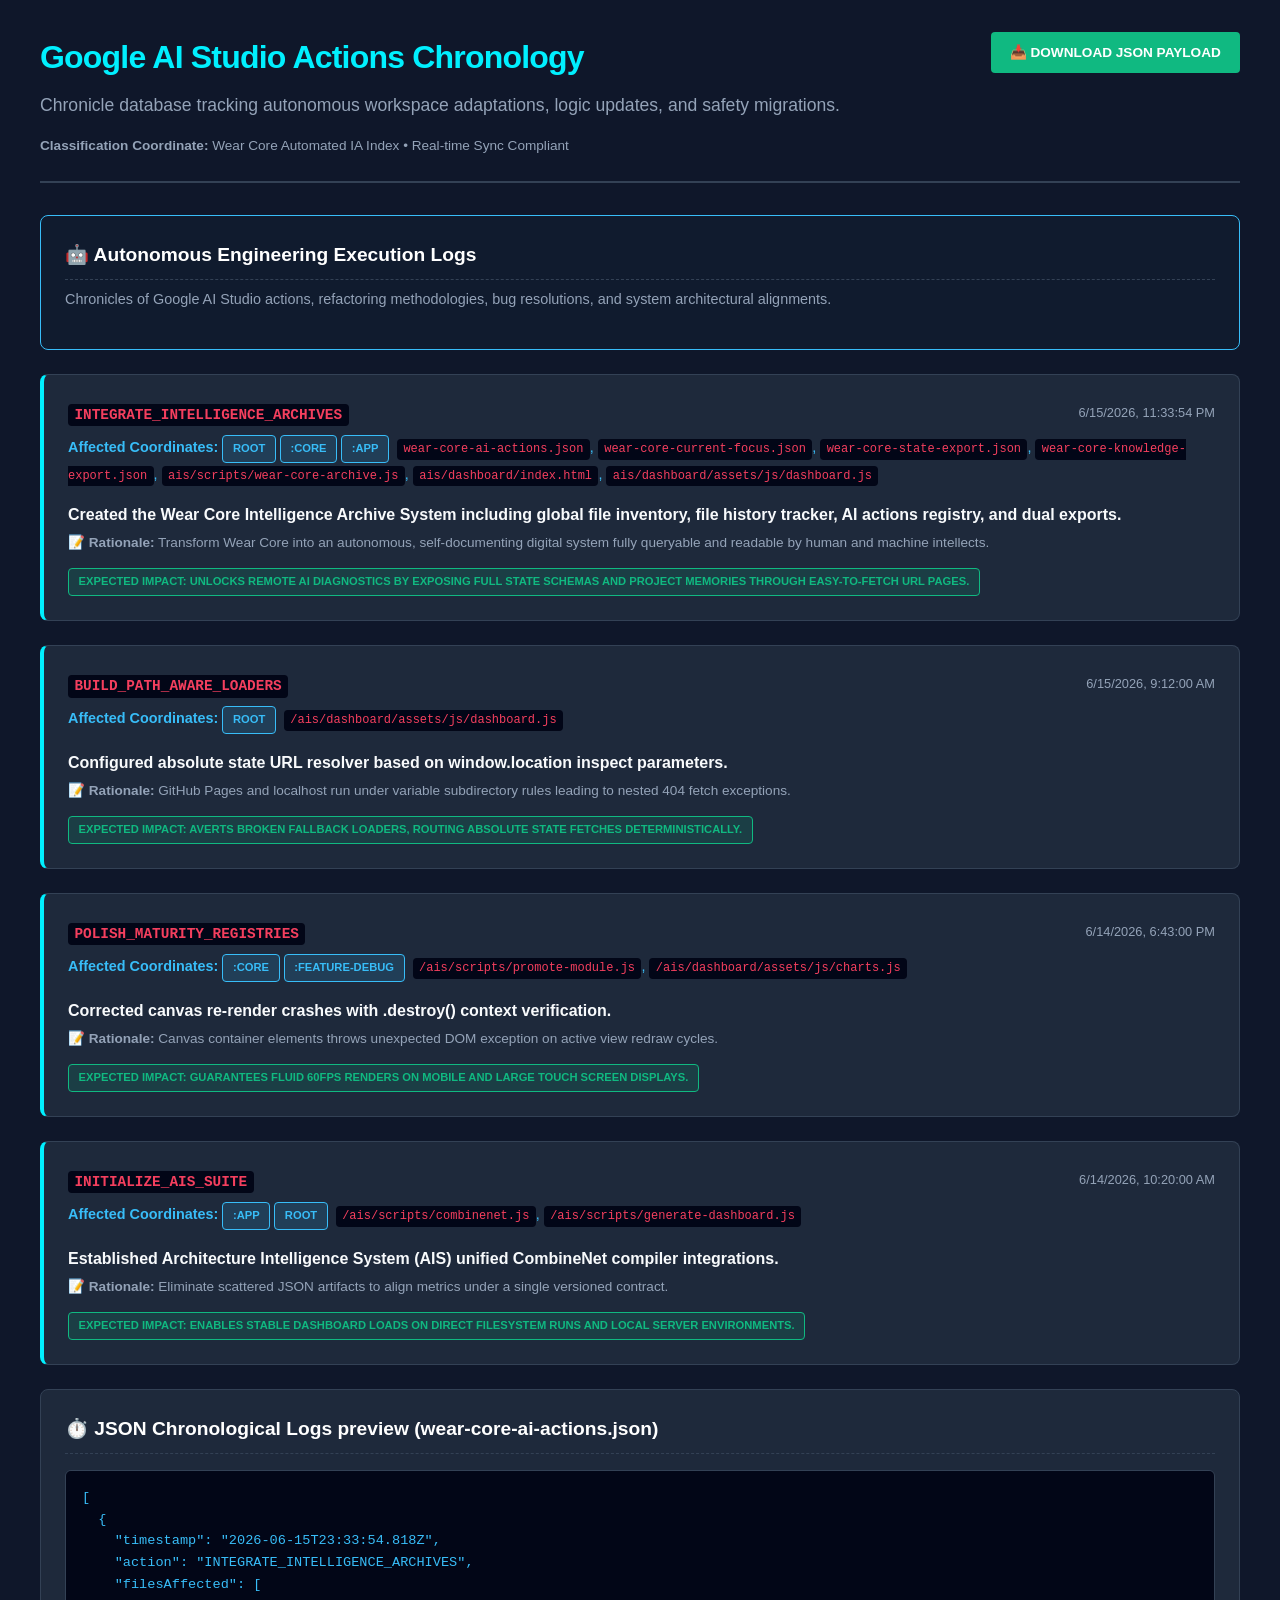
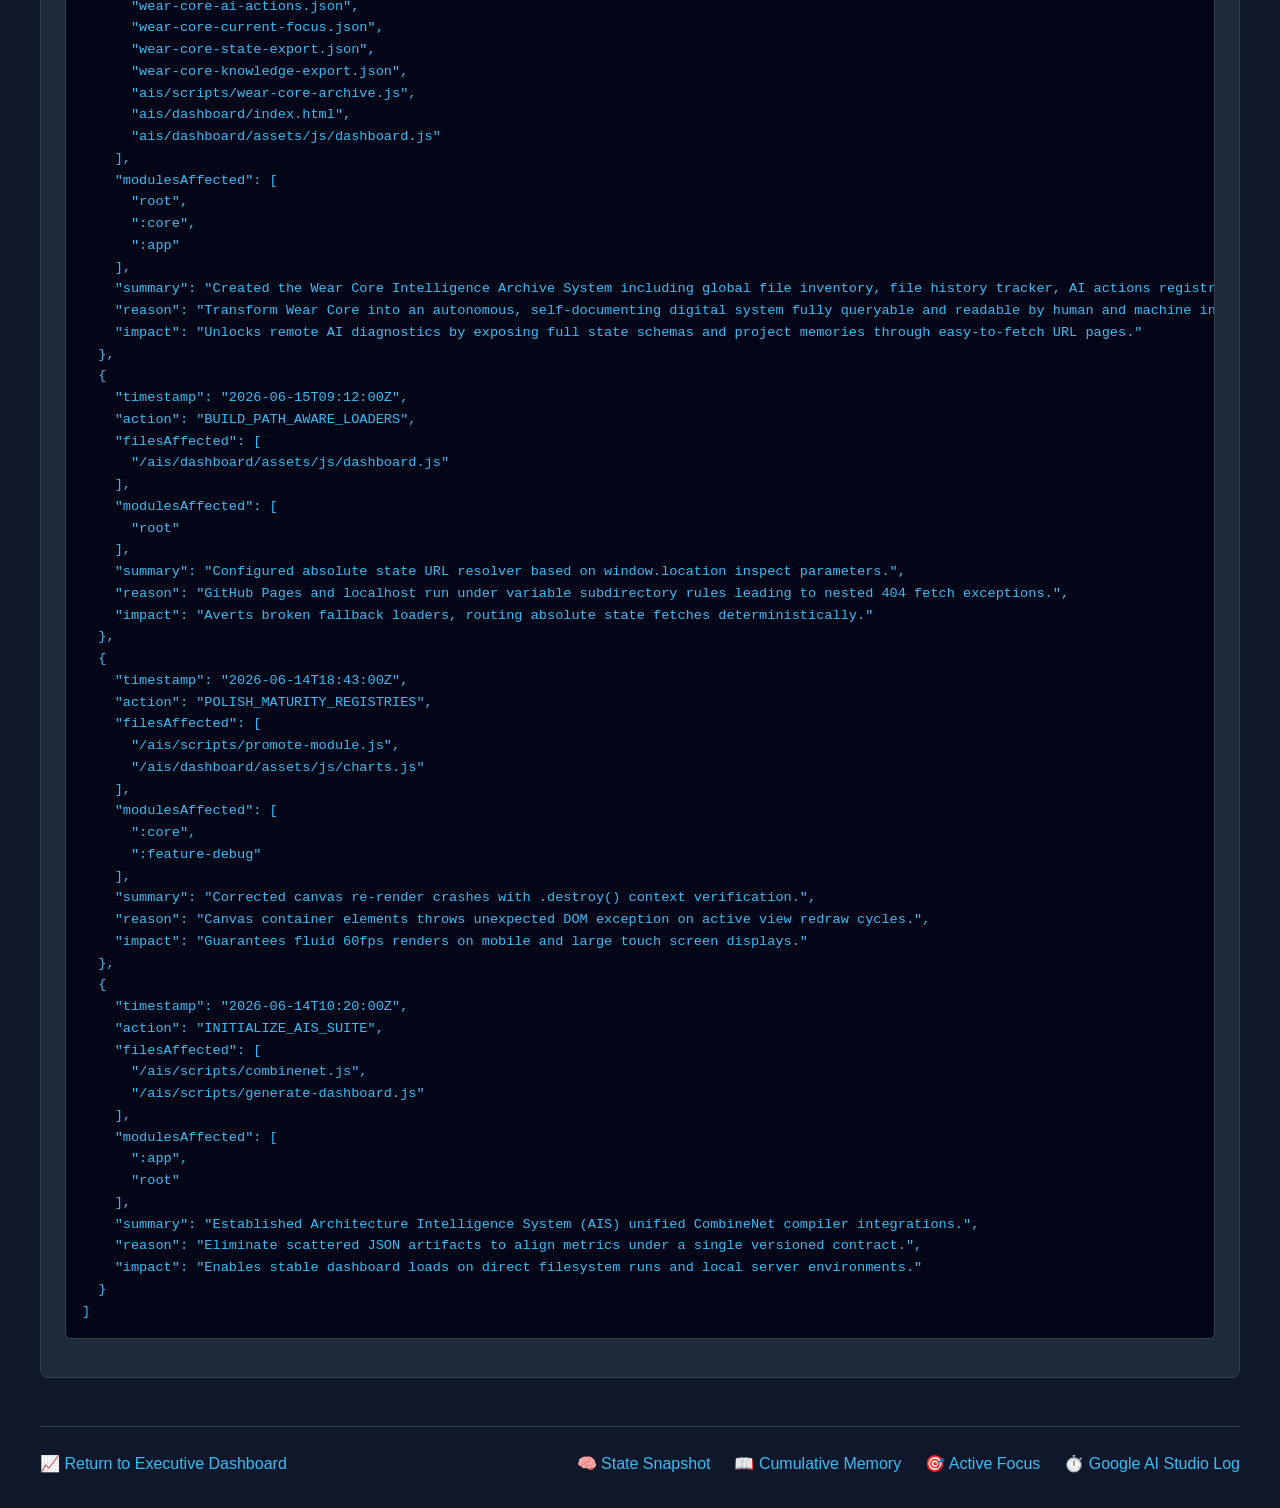
==== project-actions/index.html @ f0034a11 "manual(ais): force export of ais intelligence and structure [audit:verified]" ====
<!DOCTYPE html>
<html lang="en">
<head>
    <meta charset="UTF-8">
    <meta name="viewport" content="width=device-width, initial-scale=1.0">
    <title>Google AI Studio Actions Chronology | Wear Core AI Intelligence Layer</title>
    <style>
        :root {
            --bg-dark: #0f172a;
            --bg-card: #1e293b;
            --border-color: #334155;
            --text-main: #f8fafc;
            --text-mute: #94a3b8;
            --primary: #38bdf8;
            --success: #10b981;
            --warning: #f59e0b;
            --danger: #ef4444;
            --neon-blue: #00f0ff;
        }
        body {
            background-color: var(--bg-dark);
            color: var(--text-main);
            font-family: -apple-system, BlinkMacSystemFont, "Segoe UI", Roboto, sans-serif;
            margin: 0;
            padding: 2rem;
            line-height: 1.6;
        }
        header {
            border-bottom: 2px solid var(--border-color);
            padding-bottom: 1.5rem;
            margin-bottom: 2rem;
        }
        h1 {
            color: var(--neon-blue);
            margin: 0;
            font-size: 2rem;
            letter-spacing: -0.025em;
        }
        p.subtitle {
            font-size: 1.1rem;
            color: var(--text-mute);
            margin: 0.5rem 0 0 0;
        }
        .container {
            max-width: 1200px;
            margin: 0 auto;
        }
        .card {
            background: var(--bg-card);
            border: 1px solid var(--border-color);
            border-radius: 8px;
            padding: 1.5rem;
            margin-bottom: 1.5rem;
        }
        .card-header {
            font-weight: 700;
            font-size: 1.2rem;
            margin-bottom: 1rem;
            color: #fff;
            display: flex;
            align-items: center;
            gap: 0.5rem;
            border-bottom: 1px dashed var(--border-color);
            padding-bottom: 0.5rem;
        }
        .badge {
            display: inline-block;
            padding: 0.25rem 0.6rem;
            font-size: 0.75rem;
            font-weight: 700;
            border-radius: 4px;
            text-transform: uppercase;
        }
        .badge-primary { background: rgba(56, 189, 248, 0.15); color: var(--primary); border: 1px solid var(--primary); }
        .badge-success { background: rgba(16, 185, 129, 0.15); color: var(--success); border: 1px solid var(--success); }
        .badge-danger { background: rgba(239, 68, 68, 0.15); color: var(--danger); border: 1px solid var(--danger); }
        .badge-warning { background: rgba(245, 158, 11, 0.15); color: var(--warning); border: 1px solid var(--warning); }
        
        table {
            width: 100%;
            border-collapse: collapse;
            margin-top: 0.5rem;
        }
        th, td {
            text-align: left;
            padding: 0.75rem 1rem;
            border-bottom: 1px solid var(--border-color);
        }
        th {
            background-color: rgba(15, 23, 42, 0.6);
            color: #fff;
            font-weight: 600;
        }
        tr:hover {
            background-color: rgba(255, 255, 255, 0.02);
        }
        code {
            font-family: monospace;
            background: #020617;
            padding: 0.2rem 0.4rem;
            border-radius: 4px;
            color: #f43f5e;
            font-size: 0.9rem;
        }
        pre {
            background: #020617;
            border: 1px solid var(--border-color);
            padding: 1rem;
            border-radius: 6px;
            overflow-x: auto;
            color: #38bdf8;
            font-family: monospace;
            font-size: 0.85rem;
        }
        .footer-nav {
            margin-top: 3rem;
            border-top: 1px solid var(--border-color);
            padding-top: 1.5rem;
            display: flex;
            justify-content: space-between;
            align-items: center;
            flex-wrap: wrap;
            gap: 1rem;
        }
        a {
            color: var(--primary);
            text-decoration: none;
            font-weight: 500;
        }
        a:hover {
            text-decoration: underline;
        }
        .btn-download {
            background: var(--success);
            color: #fff;
            font-weight: 700;
            padding: 0.6rem 1.2rem;
            border-radius: 4px;
            text-transform: uppercase;
            font-size: 0.85rem;
            border: none;
            cursor: pointer;
            display: inline-flex;
            align-items: center;
            gap: 0.5rem;
        }
        .btn-download:hover {
            opacity: 0.9;
        }
    </style>
</head>
<body>
    <div class="container">
        <header>
            <div style="display: flex; justify-content: space-between; align-items: flex-start; flex-wrap: wrap; gap: 1rem;">
                <div>
                     <h1>Google AI Studio Actions Chronology</h1>
                     <p class="subtitle">Chronicle database tracking autonomous workspace adaptations, logic updates, and safety migrations.</p>
                </div>
                <a href="../exports/wear-core-ai-actions.json" class="btn-download" target="_blank">
                    📥 Download JSON Payload
                </a>
            </div>
            <div style="margin-top:1rem; font-size:0.85rem; color:var(--text-mute);">
                <strong>Classification Coordinate:</strong> Wear Core Automated IA Index • Real-time Sync Compliant
            </div>
        </header>

        <main>
            
    <div class="card" style="background:rgba(56, 189, 248, 0.02); border-color:var(--primary);">
        <div class="card-header">🤖 Autonomous Engineering Execution Logs</div>
        <p style="color:var(--text-mute); font-size:0.9rem; margin-top:-0.5rem;">
            Chronicles of Google AI Studio actions, refactoring methodologies, bug resolutions, and system architectural alignments.
        </p>
    </div>

    <div>
        
    <div class="card" style="border-left: 4px solid var(--neon-blue);">
        <div style="display:flex; justify-content:space-between; align-items:center; margin-bottom:0.5rem; flex-wrap:wrap; gap:0.5rem;">
            <strong style="font-size:1.1rem; color:#fff;"><code>INTEGRATE_INTELLIGENCE_ARCHIVES</code></strong>
            <span style="font-size:0.8rem; color:var(--text-mute);">6/15/2026, 11:33:54 PM</span>
        </div>
        <p style="color:var(--primary); font-size:0.9rem; margin:0 0 0.5rem 0;">
            <strong>Affected Coordinates:</strong> 
            <span class="badge badge-primary" style="font-size:0.7rem; margin-right:0.25rem;">root</span><span class="badge badge-primary" style="font-size:0.7rem; margin-right:0.25rem;">:core</span><span class="badge badge-primary" style="font-size:0.7rem; margin-right:0.25rem;">:app</span>
            <code style="font-size:0.75rem;">wear-core-ai-actions.json</code>, <code style="font-size:0.75rem;">wear-core-current-focus.json</code>, <code style="font-size:0.75rem;">wear-core-state-export.json</code>, <code style="font-size:0.75rem;">wear-core-knowledge-export.json</code>, <code style="font-size:0.75rem;">ais/scripts/wear-core-archive.js</code>, <code style="font-size:0.75rem;">ais/dashboard/index.html</code>, <code style="font-size:0.75rem;">ais/dashboard/assets/js/dashboard.js</code>
        </p>
        <p style="font-weight:600; color:var(--text-main); margin-bottom:0.25rem;">Created the Wear Core Intelligence Archive System including global file inventory, file history tracker, AI actions registry, and dual exports.</p>
        <p style="color:var(--text-mute); font-size:0.85rem; margin-top:0.25rem;">📝 <strong>Rationale:</strong> Transform Wear Core into an autonomous, self-documenting digital system fully queryable and readable by human and machine intellects.</p>
        <span class="badge badge-success" style="font-size:0.7rem;">Expected Impact: Unlocks remote AI diagnostics by exposing full state schemas and project memories through easy-to-fetch URL pages.</span>
    </div>
  
    <div class="card" style="border-left: 4px solid var(--neon-blue);">
        <div style="display:flex; justify-content:space-between; align-items:center; margin-bottom:0.5rem; flex-wrap:wrap; gap:0.5rem;">
            <strong style="font-size:1.1rem; color:#fff;"><code>BUILD_PATH_AWARE_LOADERS</code></strong>
            <span style="font-size:0.8rem; color:var(--text-mute);">6/15/2026, 9:12:00 AM</span>
        </div>
        <p style="color:var(--primary); font-size:0.9rem; margin:0 0 0.5rem 0;">
            <strong>Affected Coordinates:</strong> 
            <span class="badge badge-primary" style="font-size:0.7rem; margin-right:0.25rem;">root</span>
            <code style="font-size:0.75rem;">/ais/dashboard/assets/js/dashboard.js</code>
        </p>
        <p style="font-weight:600; color:var(--text-main); margin-bottom:0.25rem;">Configured absolute state URL resolver based on window.location inspect parameters.</p>
        <p style="color:var(--text-mute); font-size:0.85rem; margin-top:0.25rem;">📝 <strong>Rationale:</strong> GitHub Pages and localhost run under variable subdirectory rules leading to nested 404 fetch exceptions.</p>
        <span class="badge badge-success" style="font-size:0.7rem;">Expected Impact: Averts broken fallback loaders, routing absolute state fetches deterministically.</span>
    </div>
  
    <div class="card" style="border-left: 4px solid var(--neon-blue);">
        <div style="display:flex; justify-content:space-between; align-items:center; margin-bottom:0.5rem; flex-wrap:wrap; gap:0.5rem;">
            <strong style="font-size:1.1rem; color:#fff;"><code>POLISH_MATURITY_REGISTRIES</code></strong>
            <span style="font-size:0.8rem; color:var(--text-mute);">6/14/2026, 6:43:00 PM</span>
        </div>
        <p style="color:var(--primary); font-size:0.9rem; margin:0 0 0.5rem 0;">
            <strong>Affected Coordinates:</strong> 
            <span class="badge badge-primary" style="font-size:0.7rem; margin-right:0.25rem;">:core</span><span class="badge badge-primary" style="font-size:0.7rem; margin-right:0.25rem;">:feature-debug</span>
            <code style="font-size:0.75rem;">/ais/scripts/promote-module.js</code>, <code style="font-size:0.75rem;">/ais/dashboard/assets/js/charts.js</code>
        </p>
        <p style="font-weight:600; color:var(--text-main); margin-bottom:0.25rem;">Corrected canvas re-render crashes with .destroy() context verification.</p>
        <p style="color:var(--text-mute); font-size:0.85rem; margin-top:0.25rem;">📝 <strong>Rationale:</strong> Canvas container elements throws unexpected DOM exception on active view redraw cycles.</p>
        <span class="badge badge-success" style="font-size:0.7rem;">Expected Impact: Guarantees fluid 60fps renders on mobile and large touch screen displays.</span>
    </div>
  
    <div class="card" style="border-left: 4px solid var(--neon-blue);">
        <div style="display:flex; justify-content:space-between; align-items:center; margin-bottom:0.5rem; flex-wrap:wrap; gap:0.5rem;">
            <strong style="font-size:1.1rem; color:#fff;"><code>INITIALIZE_AIS_SUITE</code></strong>
            <span style="font-size:0.8rem; color:var(--text-mute);">6/14/2026, 10:20:00 AM</span>
        </div>
        <p style="color:var(--primary); font-size:0.9rem; margin:0 0 0.5rem 0;">
            <strong>Affected Coordinates:</strong> 
            <span class="badge badge-primary" style="font-size:0.7rem; margin-right:0.25rem;">:app</span><span class="badge badge-primary" style="font-size:0.7rem; margin-right:0.25rem;">root</span>
            <code style="font-size:0.75rem;">/ais/scripts/combinenet.js</code>, <code style="font-size:0.75rem;">/ais/scripts/generate-dashboard.js</code>
        </p>
        <p style="font-weight:600; color:var(--text-main); margin-bottom:0.25rem;">Established Architecture Intelligence System (AIS) unified CombineNet compiler integrations.</p>
        <p style="color:var(--text-mute); font-size:0.85rem; margin-top:0.25rem;">📝 <strong>Rationale:</strong> Eliminate scattered JSON artifacts to align metrics under a single versioned contract.</p>
        <span class="badge badge-success" style="font-size:0.7rem;">Expected Impact: Enables stable dashboard loads on direct filesystem runs and local server environments.</span>
    </div>
  
    </div>

    <div class="card">
        <div class="card-header">⏱️ JSON Chronological Logs preview (wear-core-ai-actions.json)</div>
        <pre>[
  {
    "timestamp": "2026-06-15T23:33:54.818Z",
    "action": "INTEGRATE_INTELLIGENCE_ARCHIVES",
    "filesAffected": [
      "wear-core-ai-actions.json",
      "wear-core-current-focus.json",
      "wear-core-state-export.json",
      "wear-core-knowledge-export.json",
      "ais/scripts/wear-core-archive.js",
      "ais/dashboard/index.html",
      "ais/dashboard/assets/js/dashboard.js"
    ],
    "modulesAffected": [
      "root",
      ":core",
      ":app"
    ],
    "summary": "Created the Wear Core Intelligence Archive System including global file inventory, file history tracker, AI actions registry, and dual exports.",
    "reason": "Transform Wear Core into an autonomous, self-documenting digital system fully queryable and readable by human and machine intellects.",
    "impact": "Unlocks remote AI diagnostics by exposing full state schemas and project memories through easy-to-fetch URL pages."
  },
  {
    "timestamp": "2026-06-15T09:12:00Z",
    "action": "BUILD_PATH_AWARE_LOADERS",
    "filesAffected": [
      "/ais/dashboard/assets/js/dashboard.js"
    ],
    "modulesAffected": [
      "root"
    ],
    "summary": "Configured absolute state URL resolver based on window.location inspect parameters.",
    "reason": "GitHub Pages and localhost run under variable subdirectory rules leading to nested 404 fetch exceptions.",
    "impact": "Averts broken fallback loaders, routing absolute state fetches deterministically."
  },
  {
    "timestamp": "2026-06-14T18:43:00Z",
    "action": "POLISH_MATURITY_REGISTRIES",
    "filesAffected": [
      "/ais/scripts/promote-module.js",
      "/ais/dashboard/assets/js/charts.js"
    ],
    "modulesAffected": [
      ":core",
      ":feature-debug"
    ],
    "summary": "Corrected canvas re-render crashes with .destroy() context verification.",
    "reason": "Canvas container elements throws unexpected DOM exception on active view redraw cycles.",
    "impact": "Guarantees fluid 60fps renders on mobile and large touch screen displays."
  },
  {
    "timestamp": "2026-06-14T10:20:00Z",
    "action": "INITIALIZE_AIS_SUITE",
    "filesAffected": [
      "/ais/scripts/combinenet.js",
      "/ais/scripts/generate-dashboard.js"
    ],
    "modulesAffected": [
      ":app",
      "root"
    ],
    "summary": "Established Architecture Intelligence System (AIS) unified CombineNet compiler integrations.",
    "reason": "Eliminate scattered JSON artifacts to align metrics under a single versioned contract.",
    "impact": "Enables stable dashboard loads on direct filesystem runs and local server environments."
  }
]</pre>
    </div>
  
        </main>

        <footer class="footer-nav">
             <div>
                <a href="../dashboard/index.html" id="back-to-dashboard">📈 Return to Executive Dashboard</a>
                <script>
                   // In local dev, dashboard might be under /ais/dashboard/
                   // This ensures the back link works in both local and flattened production
                   document.addEventListener('DOMContentLoaded', () => {
                     const link = document.getElementById('back-to-dashboard');
                     fetch(link.href, { method: 'HEAD' }).then(r => {
                       if (!r.ok) link.href = link.href.replace('../dashboard/', '../ais/dashboard/');
                     }).catch(() => {
                       // Fallback for CORS or older browsers
                       if (window.location.hostname === 'localhost' || window.location.hostname.includes('run.app')) {
                          link.href = link.href.replace('../dashboard/', '../ais/dashboard/');
                       }
                     });
                   });
                </script>
             </div>
             <div style="display:flex; gap:1.5rem;">
                <a href="../project-state/index.html">🧠 State Snapshot</a>
                <a href="../project-knowledge/index.html">📖 Cumulative Memory</a>
                <a href="../project-focus/index.html">🎯 Active Focus</a>
                <a href="../project-actions/index.html">⏱️ Google AI Studio Log</a>
             </div>
        </footer>
    </div>
</body>
</html>
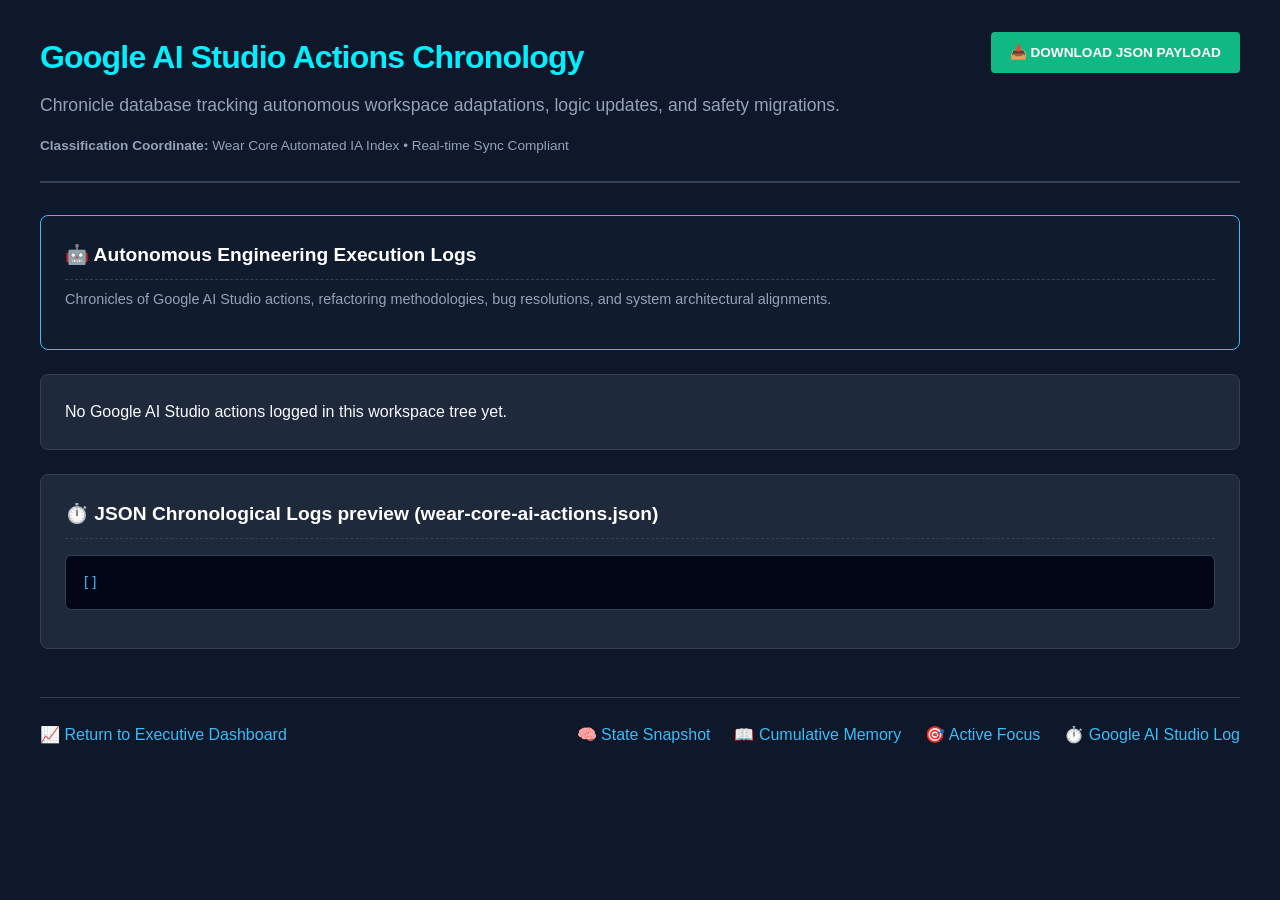
==== commit 1389bf0d: "manual(ais): force export of ais intelligence and structure [audit:verified]" ====
--- a/project-actions/index.html
+++ b/project-actions/index.html
@@ -176,137 +176,12 @@
     </div>
 
     <div>
-        
-    <div class="card" style="border-left: 4px solid var(--neon-blue);">
-        <div style="display:flex; justify-content:space-between; align-items:center; margin-bottom:0.5rem; flex-wrap:wrap; gap:0.5rem;">
-            <strong style="font-size:1.1rem; color:#fff;"><code>INTEGRATE_INTELLIGENCE_ARCHIVES</code></strong>
-            <span style="font-size:0.8rem; color:var(--text-mute);">6/15/2026, 11:33:54 PM</span>
-        </div>
-        <p style="color:var(--primary); font-size:0.9rem; margin:0 0 0.5rem 0;">
-            <strong>Affected Coordinates:</strong> 
-            <span class="badge badge-primary" style="font-size:0.7rem; margin-right:0.25rem;">root</span><span class="badge badge-primary" style="font-size:0.7rem; margin-right:0.25rem;">:core</span><span class="badge badge-primary" style="font-size:0.7rem; margin-right:0.25rem;">:app</span>
-            <code style="font-size:0.75rem;">wear-core-ai-actions.json</code>, <code style="font-size:0.75rem;">wear-core-current-focus.json</code>, <code style="font-size:0.75rem;">wear-core-state-export.json</code>, <code style="font-size:0.75rem;">wear-core-knowledge-export.json</code>, <code style="font-size:0.75rem;">ais/scripts/wear-core-archive.js</code>, <code style="font-size:0.75rem;">ais/dashboard/index.html</code>, <code style="font-size:0.75rem;">ais/dashboard/assets/js/dashboard.js</code>
-        </p>
-        <p style="font-weight:600; color:var(--text-main); margin-bottom:0.25rem;">Created the Wear Core Intelligence Archive System including global file inventory, file history tracker, AI actions registry, and dual exports.</p>
-        <p style="color:var(--text-mute); font-size:0.85rem; margin-top:0.25rem;">📝 <strong>Rationale:</strong> Transform Wear Core into an autonomous, self-documenting digital system fully queryable and readable by human and machine intellects.</p>
-        <span class="badge badge-success" style="font-size:0.7rem;">Expected Impact: Unlocks remote AI diagnostics by exposing full state schemas and project memories through easy-to-fetch URL pages.</span>
-    </div>
-  
-    <div class="card" style="border-left: 4px solid var(--neon-blue);">
-        <div style="display:flex; justify-content:space-between; align-items:center; margin-bottom:0.5rem; flex-wrap:wrap; gap:0.5rem;">
-            <strong style="font-size:1.1rem; color:#fff;"><code>BUILD_PATH_AWARE_LOADERS</code></strong>
-            <span style="font-size:0.8rem; color:var(--text-mute);">6/15/2026, 9:12:00 AM</span>
-        </div>
-        <p style="color:var(--primary); font-size:0.9rem; margin:0 0 0.5rem 0;">
-            <strong>Affected Coordinates:</strong> 
-            <span class="badge badge-primary" style="font-size:0.7rem; margin-right:0.25rem;">root</span>
-            <code style="font-size:0.75rem;">/ais/dashboard/assets/js/dashboard.js</code>
-        </p>
-        <p style="font-weight:600; color:var(--text-main); margin-bottom:0.25rem;">Configured absolute state URL resolver based on window.location inspect parameters.</p>
-        <p style="color:var(--text-mute); font-size:0.85rem; margin-top:0.25rem;">📝 <strong>Rationale:</strong> GitHub Pages and localhost run under variable subdirectory rules leading to nested 404 fetch exceptions.</p>
-        <span class="badge badge-success" style="font-size:0.7rem;">Expected Impact: Averts broken fallback loaders, routing absolute state fetches deterministically.</span>
-    </div>
-  
-    <div class="card" style="border-left: 4px solid var(--neon-blue);">
-        <div style="display:flex; justify-content:space-between; align-items:center; margin-bottom:0.5rem; flex-wrap:wrap; gap:0.5rem;">
-            <strong style="font-size:1.1rem; color:#fff;"><code>POLISH_MATURITY_REGISTRIES</code></strong>
-            <span style="font-size:0.8rem; color:var(--text-mute);">6/14/2026, 6:43:00 PM</span>
-        </div>
-        <p style="color:var(--primary); font-size:0.9rem; margin:0 0 0.5rem 0;">
-            <strong>Affected Coordinates:</strong> 
-            <span class="badge badge-primary" style="font-size:0.7rem; margin-right:0.25rem;">:core</span><span class="badge badge-primary" style="font-size:0.7rem; margin-right:0.25rem;">:feature-debug</span>
-            <code style="font-size:0.75rem;">/ais/scripts/promote-module.js</code>, <code style="font-size:0.75rem;">/ais/dashboard/assets/js/charts.js</code>
-        </p>
-        <p style="font-weight:600; color:var(--text-main); margin-bottom:0.25rem;">Corrected canvas re-render crashes with .destroy() context verification.</p>
-        <p style="color:var(--text-mute); font-size:0.85rem; margin-top:0.25rem;">📝 <strong>Rationale:</strong> Canvas container elements throws unexpected DOM exception on active view redraw cycles.</p>
-        <span class="badge badge-success" style="font-size:0.7rem;">Expected Impact: Guarantees fluid 60fps renders on mobile and large touch screen displays.</span>
-    </div>
-  
-    <div class="card" style="border-left: 4px solid var(--neon-blue);">
-        <div style="display:flex; justify-content:space-between; align-items:center; margin-bottom:0.5rem; flex-wrap:wrap; gap:0.5rem;">
-            <strong style="font-size:1.1rem; color:#fff;"><code>INITIALIZE_AIS_SUITE</code></strong>
-            <span style="font-size:0.8rem; color:var(--text-mute);">6/14/2026, 10:20:00 AM</span>
-        </div>
-        <p style="color:var(--primary); font-size:0.9rem; margin:0 0 0.5rem 0;">
-            <strong>Affected Coordinates:</strong> 
-            <span class="badge badge-primary" style="font-size:0.7rem; margin-right:0.25rem;">:app</span><span class="badge badge-primary" style="font-size:0.7rem; margin-right:0.25rem;">root</span>
-            <code style="font-size:0.75rem;">/ais/scripts/combinenet.js</code>, <code style="font-size:0.75rem;">/ais/scripts/generate-dashboard.js</code>
-        </p>
-        <p style="font-weight:600; color:var(--text-main); margin-bottom:0.25rem;">Established Architecture Intelligence System (AIS) unified CombineNet compiler integrations.</p>
-        <p style="color:var(--text-mute); font-size:0.85rem; margin-top:0.25rem;">📝 <strong>Rationale:</strong> Eliminate scattered JSON artifacts to align metrics under a single versioned contract.</p>
-        <span class="badge badge-success" style="font-size:0.7rem;">Expected Impact: Enables stable dashboard loads on direct filesystem runs and local server environments.</span>
-    </div>
-  
+        <div class="card">No Google AI Studio actions logged in this workspace tree yet.</div>
     </div>
 
     <div class="card">
         <div class="card-header">⏱️ JSON Chronological Logs preview (wear-core-ai-actions.json)</div>
-        <pre>[
-  {
-    "timestamp": "2026-06-15T23:33:54.818Z",
-    "action": "INTEGRATE_INTELLIGENCE_ARCHIVES",
-    "filesAffected": [
-      "wear-core-ai-actions.json",
-      "wear-core-current-focus.json",
-      "wear-core-state-export.json",
-      "wear-core-knowledge-export.json",
-      "ais/scripts/wear-core-archive.js",
-      "ais/dashboard/index.html",
-      "ais/dashboard/assets/js/dashboard.js"
-    ],
-    "modulesAffected": [
-      "root",
-      ":core",
-      ":app"
-    ],
-    "summary": "Created the Wear Core Intelligence Archive System including global file inventory, file history tracker, AI actions registry, and dual exports.",
-    "reason": "Transform Wear Core into an autonomous, self-documenting digital system fully queryable and readable by human and machine intellects.",
-    "impact": "Unlocks remote AI diagnostics by exposing full state schemas and project memories through easy-to-fetch URL pages."
-  },
-  {
-    "timestamp": "2026-06-15T09:12:00Z",
-    "action": "BUILD_PATH_AWARE_LOADERS",
-    "filesAffected": [
-      "/ais/dashboard/assets/js/dashboard.js"
-    ],
-    "modulesAffected": [
-      "root"
-    ],
-    "summary": "Configured absolute state URL resolver based on window.location inspect parameters.",
-    "reason": "GitHub Pages and localhost run under variable subdirectory rules leading to nested 404 fetch exceptions.",
-    "impact": "Averts broken fallback loaders, routing absolute state fetches deterministically."
-  },
-  {
-    "timestamp": "2026-06-14T18:43:00Z",
-    "action": "POLISH_MATURITY_REGISTRIES",
-    "filesAffected": [
-      "/ais/scripts/promote-module.js",
-      "/ais/dashboard/assets/js/charts.js"
-    ],
-    "modulesAffected": [
-      ":core",
-      ":feature-debug"
-    ],
-    "summary": "Corrected canvas re-render crashes with .destroy() context verification.",
-    "reason": "Canvas container elements throws unexpected DOM exception on active view redraw cycles.",
-    "impact": "Guarantees fluid 60fps renders on mobile and large touch screen displays."
-  },
-  {
-    "timestamp": "2026-06-14T10:20:00Z",
-    "action": "INITIALIZE_AIS_SUITE",
-    "filesAffected": [
-      "/ais/scripts/combinenet.js",
-      "/ais/scripts/generate-dashboard.js"
-    ],
-    "modulesAffected": [
-      ":app",
-      "root"
-    ],
-    "summary": "Established Architecture Intelligence System (AIS) unified CombineNet compiler integrations.",
-    "reason": "Eliminate scattered JSON artifacts to align metrics under a single versioned contract.",
-    "impact": "Enables stable dashboard loads on direct filesystem runs and local server environments."
-  }
-]</pre>
+        <pre>[]</pre>
     </div>
   
         </main>
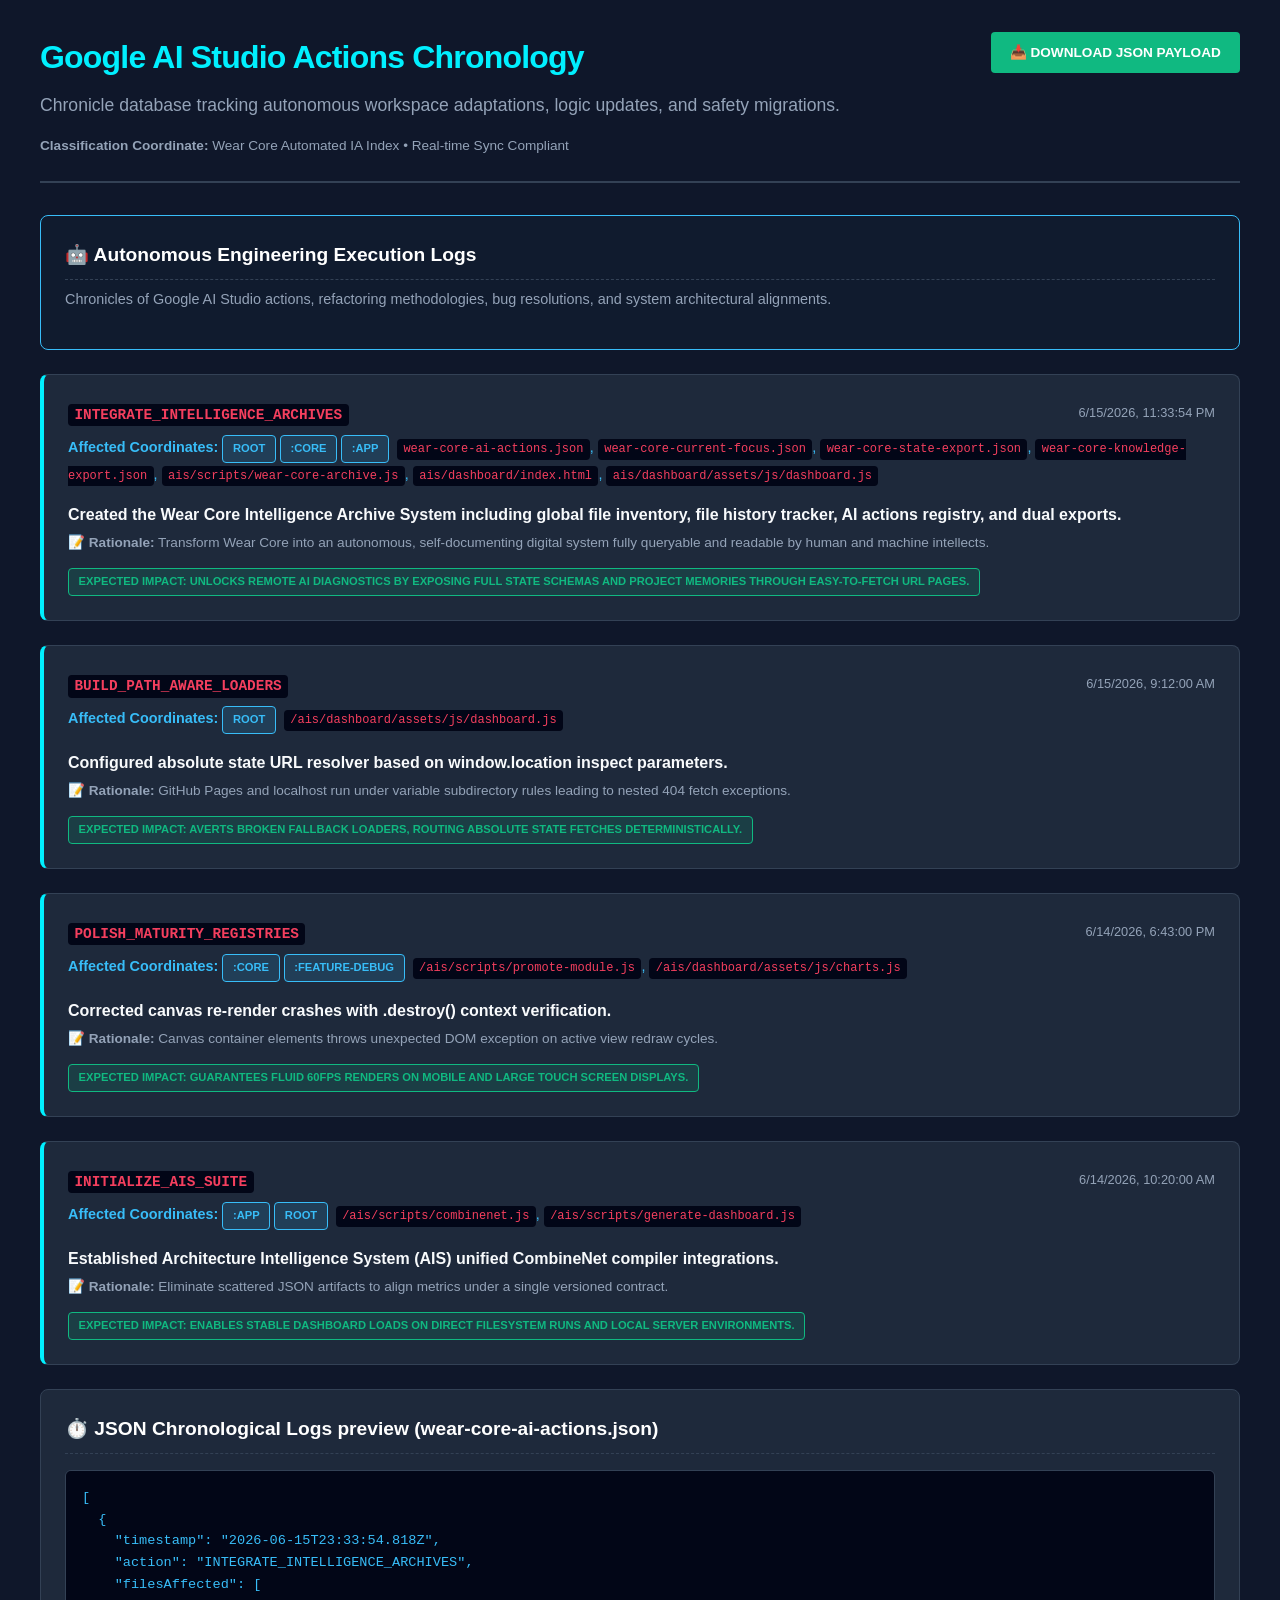
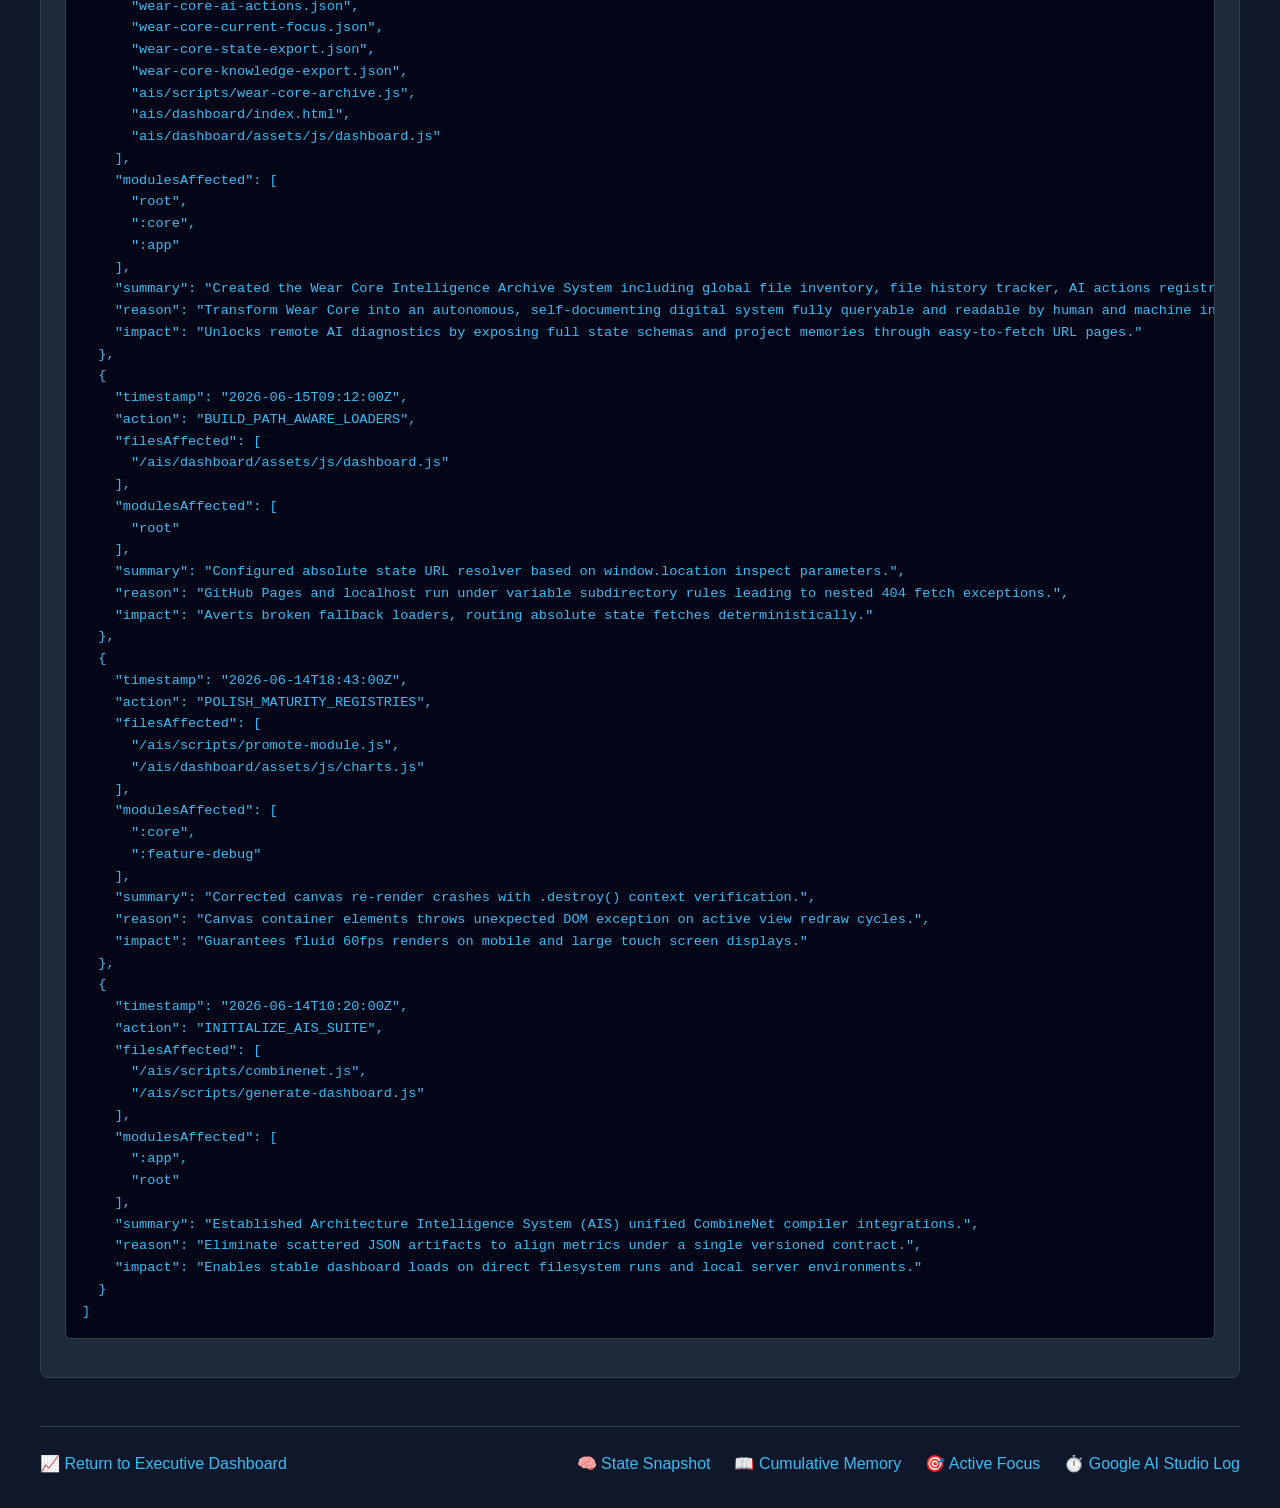
==== commit c6176848: "manual(ais): force export of ais intelligence and structure [audit:verified]" ====
--- a/project-actions/index.html
+++ b/project-actions/index.html
@@ -176,12 +176,137 @@
     </div>
 
     <div>
-        <div class="card">No Google AI Studio actions logged in this workspace tree yet.</div>
+        
+    <div class="card" style="border-left: 4px solid var(--neon-blue);">
+        <div style="display:flex; justify-content:space-between; align-items:center; margin-bottom:0.5rem; flex-wrap:wrap; gap:0.5rem;">
+            <strong style="font-size:1.1rem; color:#fff;"><code>INTEGRATE_INTELLIGENCE_ARCHIVES</code></strong>
+            <span style="font-size:0.8rem; color:var(--text-mute);">6/15/2026, 11:33:54 PM</span>
+        </div>
+        <p style="color:var(--primary); font-size:0.9rem; margin:0 0 0.5rem 0;">
+            <strong>Affected Coordinates:</strong> 
+            <span class="badge badge-primary" style="font-size:0.7rem; margin-right:0.25rem;">root</span><span class="badge badge-primary" style="font-size:0.7rem; margin-right:0.25rem;">:core</span><span class="badge badge-primary" style="font-size:0.7rem; margin-right:0.25rem;">:app</span>
+            <code style="font-size:0.75rem;">wear-core-ai-actions.json</code>, <code style="font-size:0.75rem;">wear-core-current-focus.json</code>, <code style="font-size:0.75rem;">wear-core-state-export.json</code>, <code style="font-size:0.75rem;">wear-core-knowledge-export.json</code>, <code style="font-size:0.75rem;">ais/scripts/wear-core-archive.js</code>, <code style="font-size:0.75rem;">ais/dashboard/index.html</code>, <code style="font-size:0.75rem;">ais/dashboard/assets/js/dashboard.js</code>
+        </p>
+        <p style="font-weight:600; color:var(--text-main); margin-bottom:0.25rem;">Created the Wear Core Intelligence Archive System including global file inventory, file history tracker, AI actions registry, and dual exports.</p>
+        <p style="color:var(--text-mute); font-size:0.85rem; margin-top:0.25rem;">📝 <strong>Rationale:</strong> Transform Wear Core into an autonomous, self-documenting digital system fully queryable and readable by human and machine intellects.</p>
+        <span class="badge badge-success" style="font-size:0.7rem;">Expected Impact: Unlocks remote AI diagnostics by exposing full state schemas and project memories through easy-to-fetch URL pages.</span>
+    </div>
+  
+    <div class="card" style="border-left: 4px solid var(--neon-blue);">
+        <div style="display:flex; justify-content:space-between; align-items:center; margin-bottom:0.5rem; flex-wrap:wrap; gap:0.5rem;">
+            <strong style="font-size:1.1rem; color:#fff;"><code>BUILD_PATH_AWARE_LOADERS</code></strong>
+            <span style="font-size:0.8rem; color:var(--text-mute);">6/15/2026, 9:12:00 AM</span>
+        </div>
+        <p style="color:var(--primary); font-size:0.9rem; margin:0 0 0.5rem 0;">
+            <strong>Affected Coordinates:</strong> 
+            <span class="badge badge-primary" style="font-size:0.7rem; margin-right:0.25rem;">root</span>
+            <code style="font-size:0.75rem;">/ais/dashboard/assets/js/dashboard.js</code>
+        </p>
+        <p style="font-weight:600; color:var(--text-main); margin-bottom:0.25rem;">Configured absolute state URL resolver based on window.location inspect parameters.</p>
+        <p style="color:var(--text-mute); font-size:0.85rem; margin-top:0.25rem;">📝 <strong>Rationale:</strong> GitHub Pages and localhost run under variable subdirectory rules leading to nested 404 fetch exceptions.</p>
+        <span class="badge badge-success" style="font-size:0.7rem;">Expected Impact: Averts broken fallback loaders, routing absolute state fetches deterministically.</span>
+    </div>
+  
+    <div class="card" style="border-left: 4px solid var(--neon-blue);">
+        <div style="display:flex; justify-content:space-between; align-items:center; margin-bottom:0.5rem; flex-wrap:wrap; gap:0.5rem;">
+            <strong style="font-size:1.1rem; color:#fff;"><code>POLISH_MATURITY_REGISTRIES</code></strong>
+            <span style="font-size:0.8rem; color:var(--text-mute);">6/14/2026, 6:43:00 PM</span>
+        </div>
+        <p style="color:var(--primary); font-size:0.9rem; margin:0 0 0.5rem 0;">
+            <strong>Affected Coordinates:</strong> 
+            <span class="badge badge-primary" style="font-size:0.7rem; margin-right:0.25rem;">:core</span><span class="badge badge-primary" style="font-size:0.7rem; margin-right:0.25rem;">:feature-debug</span>
+            <code style="font-size:0.75rem;">/ais/scripts/promote-module.js</code>, <code style="font-size:0.75rem;">/ais/dashboard/assets/js/charts.js</code>
+        </p>
+        <p style="font-weight:600; color:var(--text-main); margin-bottom:0.25rem;">Corrected canvas re-render crashes with .destroy() context verification.</p>
+        <p style="color:var(--text-mute); font-size:0.85rem; margin-top:0.25rem;">📝 <strong>Rationale:</strong> Canvas container elements throws unexpected DOM exception on active view redraw cycles.</p>
+        <span class="badge badge-success" style="font-size:0.7rem;">Expected Impact: Guarantees fluid 60fps renders on mobile and large touch screen displays.</span>
+    </div>
+  
+    <div class="card" style="border-left: 4px solid var(--neon-blue);">
+        <div style="display:flex; justify-content:space-between; align-items:center; margin-bottom:0.5rem; flex-wrap:wrap; gap:0.5rem;">
+            <strong style="font-size:1.1rem; color:#fff;"><code>INITIALIZE_AIS_SUITE</code></strong>
+            <span style="font-size:0.8rem; color:var(--text-mute);">6/14/2026, 10:20:00 AM</span>
+        </div>
+        <p style="color:var(--primary); font-size:0.9rem; margin:0 0 0.5rem 0;">
+            <strong>Affected Coordinates:</strong> 
+            <span class="badge badge-primary" style="font-size:0.7rem; margin-right:0.25rem;">:app</span><span class="badge badge-primary" style="font-size:0.7rem; margin-right:0.25rem;">root</span>
+            <code style="font-size:0.75rem;">/ais/scripts/combinenet.js</code>, <code style="font-size:0.75rem;">/ais/scripts/generate-dashboard.js</code>
+        </p>
+        <p style="font-weight:600; color:var(--text-main); margin-bottom:0.25rem;">Established Architecture Intelligence System (AIS) unified CombineNet compiler integrations.</p>
+        <p style="color:var(--text-mute); font-size:0.85rem; margin-top:0.25rem;">📝 <strong>Rationale:</strong> Eliminate scattered JSON artifacts to align metrics under a single versioned contract.</p>
+        <span class="badge badge-success" style="font-size:0.7rem;">Expected Impact: Enables stable dashboard loads on direct filesystem runs and local server environments.</span>
+    </div>
+  
     </div>
 
     <div class="card">
         <div class="card-header">⏱️ JSON Chronological Logs preview (wear-core-ai-actions.json)</div>
-        <pre>[]</pre>
+        <pre>[
+  {
+    "timestamp": "2026-06-15T23:33:54.818Z",
+    "action": "INTEGRATE_INTELLIGENCE_ARCHIVES",
+    "filesAffected": [
+      "wear-core-ai-actions.json",
+      "wear-core-current-focus.json",
+      "wear-core-state-export.json",
+      "wear-core-knowledge-export.json",
+      "ais/scripts/wear-core-archive.js",
+      "ais/dashboard/index.html",
+      "ais/dashboard/assets/js/dashboard.js"
+    ],
+    "modulesAffected": [
+      "root",
+      ":core",
+      ":app"
+    ],
+    "summary": "Created the Wear Core Intelligence Archive System including global file inventory, file history tracker, AI actions registry, and dual exports.",
+    "reason": "Transform Wear Core into an autonomous, self-documenting digital system fully queryable and readable by human and machine intellects.",
+    "impact": "Unlocks remote AI diagnostics by exposing full state schemas and project memories through easy-to-fetch URL pages."
+  },
+  {
+    "timestamp": "2026-06-15T09:12:00Z",
+    "action": "BUILD_PATH_AWARE_LOADERS",
+    "filesAffected": [
+      "/ais/dashboard/assets/js/dashboard.js"
+    ],
+    "modulesAffected": [
+      "root"
+    ],
+    "summary": "Configured absolute state URL resolver based on window.location inspect parameters.",
+    "reason": "GitHub Pages and localhost run under variable subdirectory rules leading to nested 404 fetch exceptions.",
+    "impact": "Averts broken fallback loaders, routing absolute state fetches deterministically."
+  },
+  {
+    "timestamp": "2026-06-14T18:43:00Z",
+    "action": "POLISH_MATURITY_REGISTRIES",
+    "filesAffected": [
+      "/ais/scripts/promote-module.js",
+      "/ais/dashboard/assets/js/charts.js"
+    ],
+    "modulesAffected": [
+      ":core",
+      ":feature-debug"
+    ],
+    "summary": "Corrected canvas re-render crashes with .destroy() context verification.",
+    "reason": "Canvas container elements throws unexpected DOM exception on active view redraw cycles.",
+    "impact": "Guarantees fluid 60fps renders on mobile and large touch screen displays."
+  },
+  {
+    "timestamp": "2026-06-14T10:20:00Z",
+    "action": "INITIALIZE_AIS_SUITE",
+    "filesAffected": [
+      "/ais/scripts/combinenet.js",
+      "/ais/scripts/generate-dashboard.js"
+    ],
+    "modulesAffected": [
+      ":app",
+      "root"
+    ],
+    "summary": "Established Architecture Intelligence System (AIS) unified CombineNet compiler integrations.",
+    "reason": "Eliminate scattered JSON artifacts to align metrics under a single versioned contract.",
+    "impact": "Enables stable dashboard loads on direct filesystem runs and local server environments."
+  }
+]</pre>
     </div>
   
         </main>
